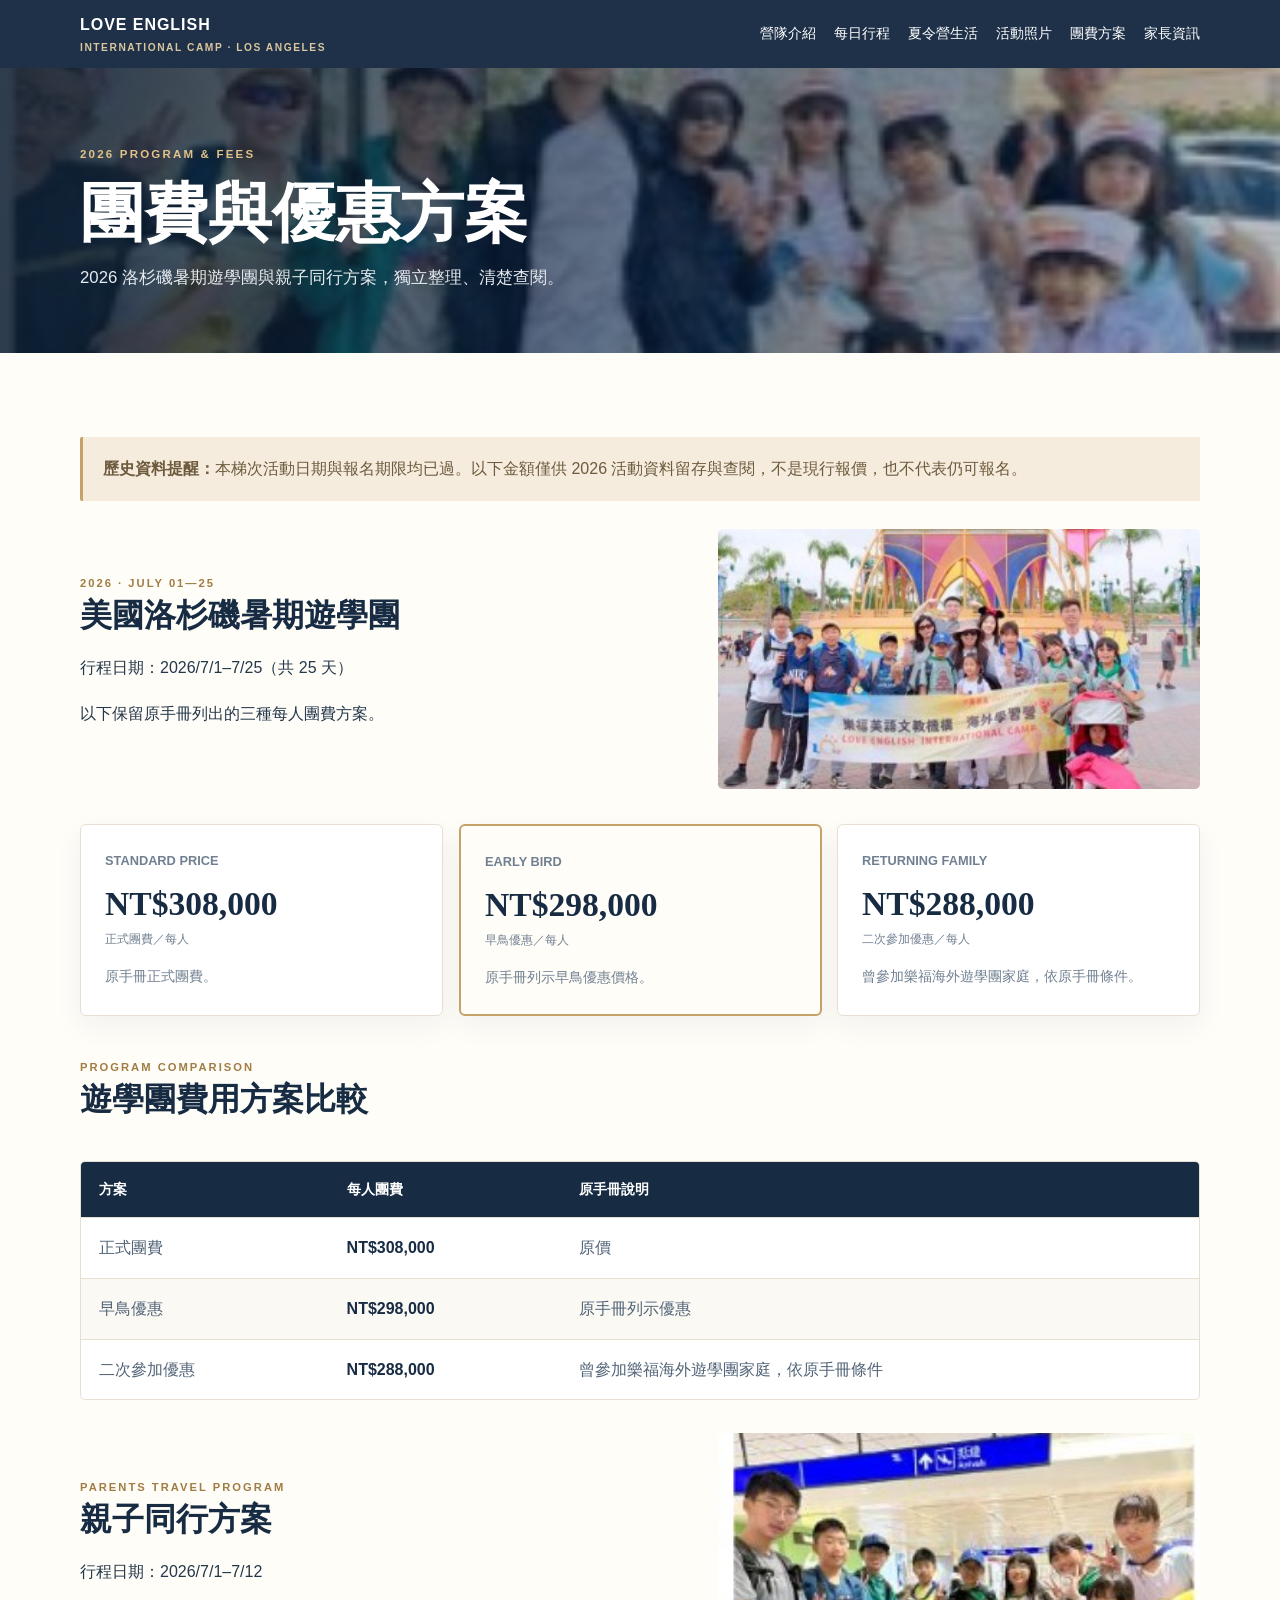
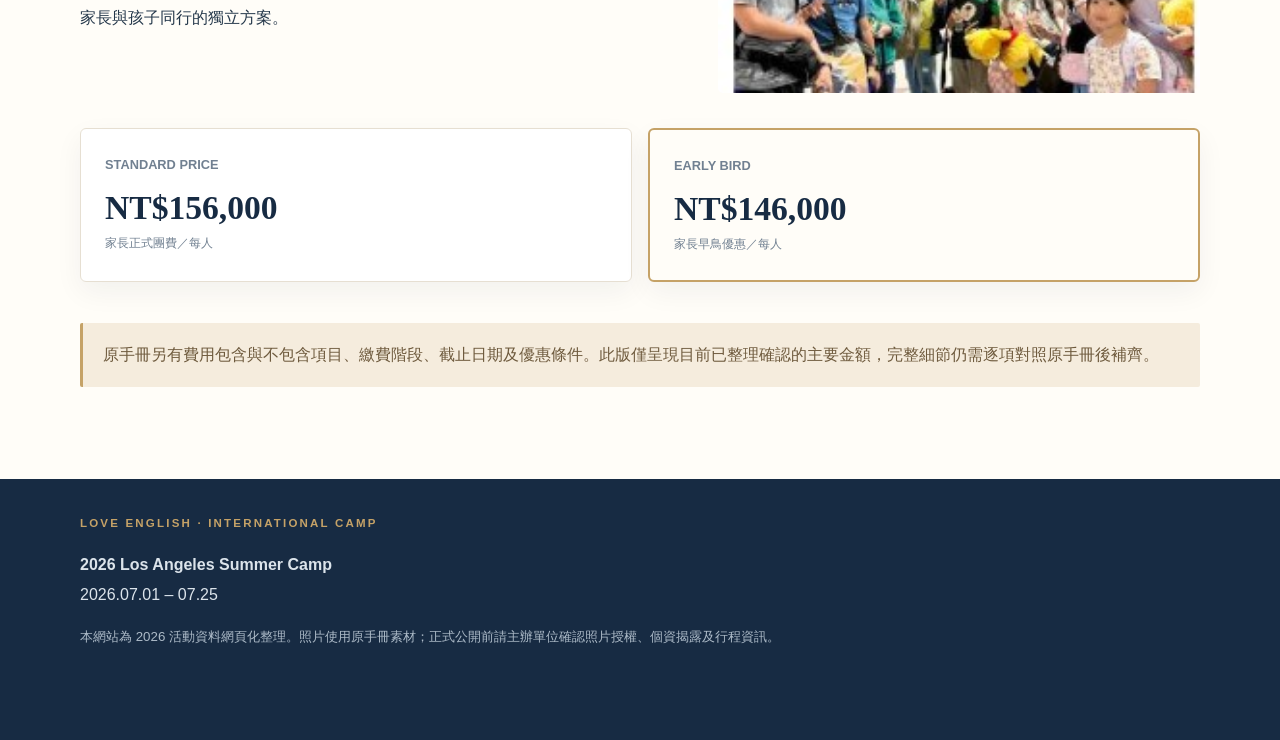
==== fees.html @ c369c2cc "Add files via upload" ====
<!doctype html><html lang="zh-Hant"><head><meta charset="utf-8"><meta name="viewport" content="width=device-width,initial-scale=1"><meta name="theme-color" content="#172b43"><title>2026 團費與優惠方案｜LOVE English</title><link rel="stylesheet" href="styles.css"></head><body><header><div class="container nav"><a class="brand" href="index.html">LOVE ENGLISH <small>INTERNATIONAL CAMP · LOS ANGELES</small></a><button class="menu" id="menu">☰</button><nav class="navlinks" id="navlinks"><a href="about.html">營隊介紹</a><a href="itinerary.html">每日行程</a><a href="camp.html">夏令營生活</a><a href="gallery.html">活動照片</a><a href="fees.html">團費方案</a><a href="parents.html">家長資訊</a></nav></div></header><main><section class="page-hero compact" style="--hero-image:url('assets/outlet.jpg')"><div class="container"><div class="eyebrow">2026 PROGRAM & FEES</div><h1>團費與優惠方案</h1><p>2026 洛杉磯暑期遊學團與親子同行方案，獨立整理、清楚查閱。</p></div></section>
<section class="section"><div class="container"><div class="notice"><b>歷史資料提醒：</b>本梯次活動日期與報名期限均已過。以下金額僅供 2026 活動資料留存與查閱，不是現行報價，也不代表仍可報名。</div>
<div class="fee-intro"><div><div class="kicker">2026 · JULY 01—25</div><h2>美國洛杉磯暑期遊學團</h2><p>行程日期：2026/7/1–7/25（共 25 天）</p><p>以下保留原手冊列出的三種每人團費方案。</p></div><img src="assets/disney-group.jpg" alt="洛杉磯遊學團活動照片"></div>
<div class="price-grid"><article class="price-card"><div class="plan">STANDARD PRICE</div><div class="amount">NT$308,000</div><div class="unit">正式團費／每人</div><p>原手冊正式團費。</p></article><article class="price-card featured"><div class="plan">EARLY BIRD</div><div class="amount">NT$298,000</div><div class="unit">早鳥優惠／每人</div><p>原手冊列示早鳥優惠價格。</p></article><article class="price-card"><div class="plan">RETURNING FAMILY</div><div class="amount">NT$288,000</div><div class="unit">二次參加優惠／每人</div><p>曾參加樂福海外遊學團家庭，依原手冊條件。</p></article></div>
<div class="section-head"><div><div class="kicker">PROGRAM COMPARISON</div><h2>遊學團費用方案比較</h2></div></div><div class="table-wrap"><table><thead><tr><th>方案</th><th>每人團費</th><th>原手冊說明</th></tr></thead><tbody><tr><td>正式團費</td><td class="price">NT$308,000</td><td>原價</td></tr><tr><td>早鳥優惠</td><td class="price">NT$298,000</td><td>原手冊列示優惠</td></tr><tr><td>二次參加優惠</td><td class="price">NT$288,000</td><td>曾參加樂福海外遊學團家庭，依原手冊條件</td></tr></tbody></table></div>
<div class="fee-intro"><div><div class="kicker">PARENTS TRAVEL PROGRAM</div><h2>親子同行方案</h2><p>行程日期：2026/7/1–7/12</p><p>家長與孩子同行的獨立方案。</p></div><img src="assets/arrival.jpg" alt="親子同行旅程"></div>
<div class="price-grid" style="grid-template-columns:repeat(2,minmax(0,1fr))"><article class="price-card"><div class="plan">STANDARD PRICE</div><div class="amount">NT$156,000</div><div class="unit">家長正式團費／每人</div></article><article class="price-card featured"><div class="plan">EARLY BIRD</div><div class="amount">NT$146,000</div><div class="unit">家長早鳥優惠／每人</div></article></div>
<div class="notice">原手冊另有費用包含與不包含項目、繳費階段、截止日期及優惠條件。此版僅呈現目前已整理確認的主要金額，完整細節仍需逐項對照原手冊後補齊。</div></div></section></main><footer><div class="container"><div class="eyebrow">LOVE ENGLISH · INTERNATIONAL CAMP</div><p><strong>2026 Los Angeles Summer Camp</strong><br>2026.07.01 – 07.25</p><small>本網站為 2026 活動資料網頁化整理。照片使用原手冊素材；正式公開前請主辦單位確認照片授權、個資揭露及行程資訊。</small></div></footer><nav class="mobile-dock"><a href="itinerary.html"><b>▦</b>行程</a><a href="camp.html"><b>✦</b>夏令營</a><a href="gallery.html"><b>▧</b>照片</a><a href="fees.html"><b>＄</b>團費</a><a href="parents.html"><b>☷</b>家長</a></nav><script>document.getElementById('menu').addEventListener('click',()=>document.getElementById('navlinks').classList.toggle('open'));</script>
<script>
/* Site-wide scroll motion for every page */
(()=>{
  const reduceMotion=window.matchMedia('(prefers-reduced-motion: reduce)').matches;
  const selectors=[
    '.hero-copy','.hero-photo','.page-hero',
    '.section-head','.story-split','.story-copy','.feature',
    '.teacher','.price-card','.fee-intro','.table-wrap',
    '.info','.gallery-grid > *','.photo-strip > *',
    '.quote-band','.page-cta','.notice','.section > .container > *'
  ];
  const nodes=[...new Set(selectors.flatMap(selector=>[...document.querySelectorAll(selector)]))];
  if(reduceMotion || !('IntersectionObserver' in window)){
    nodes.forEach(node=>node.classList.add('motion-visible'));
    document.documentElement.classList.add('site-motion-ready');
    return;
  }
  document.documentElement.classList.add('site-motion-ready');
  nodes.forEach((node,index)=>{
    node.classList.add('motion-reveal');
    const siblings=[...node.parentElement.children].filter(el=>el.matches(selectors.join(',')));
    const order=Math.max(0,siblings.indexOf(node));
    node.style.setProperty('--motion-delay',`${Math.min(order*85,425)}ms`);
  });
  const observer=new IntersectionObserver(entries=>{
    entries.forEach(entry=>{
      if(entry.isIntersecting){
        entry.target.classList.add('motion-visible');
        observer.unobserve(entry.target);
      }
    });
  },{threshold:0.10,rootMargin:'0px 0px -6% 0px'});
  nodes.forEach(node=>observer.observe(node));

  // Animate navigation state and keep anchor jumps smooth across every page.
  document.querySelectorAll('a[href^="#"]').forEach(link=>{
    link.addEventListener('click',event=>{
      const target=document.querySelector(link.getAttribute('href'));
      if(target){event.preventDefault();target.scrollIntoView({behavior:'smooth',block:'start'});}
    });
  });
})();
</script>
</body></html>
---- styles.css ----
:root{--navy:#172b43;--ink:#25384b;--muted:#718091;--cream:#f6f2e9;--paper:#fffdf8;--gold:#c5a267;--line:#e6dfd2;--blue:#5f9eae}
*{box-sizing:border-box}html{scroll-behavior:smooth;scroll-padding-top:130px}body{margin:0;background:var(--paper);color:var(--ink);font-family:Inter,"Noto Sans TC","Microsoft JhengHei",sans-serif;line-height:1.85}a{color:inherit;text-decoration:none}img{display:block;width:100%;object-fit:cover}
.container{width:min(1120px,calc(100% - 44px));margin:auto}
header{position:sticky;top:0;z-index:30;background:rgba(23,43,67,.97);color:#fff;backdrop-filter:blur(12px)}.nav{height:68px;display:flex;align-items:center;justify-content:space-between;gap:18px}.brand{font-weight:800;letter-spacing:.06em}.brand small{display:block;color:#d9c69f;font-size:.64rem;letter-spacing:.15em}.navlinks{display:flex;gap:18px;font-size:.85rem}.navlinks a:hover,.navlinks .active{color:#e6c88f}.menu{display:none;background:none;color:#fff;border:1px solid #8290a0;border-radius:7px;padding:7px 11px}
.itin-hero{background:var(--navy);color:#fff}.hero-image{height:clamp(230px,35vw,400px);background:linear-gradient(90deg,rgba(11,28,46,.7),rgba(11,28,46,.12)),url('assets/disney-castle.jpg') center 43%/cover}.hero-copy{padding:35px 0 42px}.eyebrow{color:var(--gold);font-size:.72rem;font-weight:850;letter-spacing:.19em}.hero-copy h1{font:700 clamp(2.6rem,6vw,4.8rem)/1.02 Georgia,serif;margin:10px 0}.hero-copy p{color:#e2e8ed;max-width:720px;margin:12px 0 0}
.intro{padding:44px 0 38px;display:grid;grid-template-columns:.9fr 1.1fr;gap:50px;align-items:center}.intro h2{font:700 clamp(1.7rem,3vw,2.5rem)/1.35 Georgia,"Noto Serif TC",serif;color:var(--navy);margin:8px 0}.intro p{margin:0;color:var(--muted)}
.date-nav{position:sticky;top:68px;z-index:20;background:rgba(255,253,248,.96);border-block:1px solid var(--line);backdrop-filter:blur(10px)}.date-nav .container{display:flex;gap:8px;overflow:auto;padding:11px 0;scrollbar-width:thin}.date-nav a{flex:none;padding:5px 12px;border:1px solid var(--line);border-radius:99px;background:#fff;font-size:.75rem;color:var(--navy)}.date-nav a:hover{background:var(--navy);color:#fff}
.day-section{padding:52px 0 58px;border-bottom:1px solid var(--line);scroll-margin-top:135px}.day-section:nth-of-type(even){background:var(--cream)}.day-head{display:grid;grid-template-columns:100px 1fr;gap:20px;align-items:center;margin-bottom:23px}.day-no{font:400 3.2rem/1 Georgia,serif;color:var(--gold);letter-spacing:-.04em}.day-date{font-size:.7rem;letter-spacing:.17em;font-weight:850;color:#987746}.day-title{font-size:clamp(1.45rem,3vw,2.25rem);line-height:1.35;color:var(--navy);margin:3px 0 0}
.day-grid{display:grid;grid-template-columns:1.08fr .92fr;gap:28px;align-items:start}.photo-layout{display:grid;grid-template-columns:1.35fr .8fr;gap:10px;min-height:320px}.photo-main{height:320px;border-radius:5px}.photo-stack{display:grid;grid-template-rows:1fr 1fr;gap:10px}.photo-stack img{height:155px;border-radius:5px}.photo-stack.single{grid-template-rows:1fr}.photo-stack.single img{height:320px}.story{padding:0 4px}.story p{margin:0 0 14px;line-height:2;color:#435466}.info-row{display:grid;grid-template-columns:1fr 1fr;gap:12px;margin-top:22px}.info-card{background:#fff;border:1px solid var(--line);border-top:2px solid var(--gold);padding:14px 16px}.info-card h3{font-size:.9rem;color:var(--navy);margin:0 0 5px}.info-card p{font-size:.84rem;color:var(--muted);line-height:1.75;margin:0}.caption{font-size:.72rem;color:#87919b;margin-top:8px}
.camp-section{background:var(--navy);color:#fff;padding:64px 0}.camp-section .day-no{color:#e0bd7c}.camp-section .day-title{color:#fff}.camp-section .story p{color:#e0e7ed}.camp-section .info-card{background:#203b58;border-color:#476078}.camp-section .info-card h3{color:#f1d9aa}.camp-section .info-card p{color:#d8e0e7}.camp-section .photo-main,.camp-section .photo-stack img{filter:saturate(.92)}
.closing{padding:50px 0}.closing-box{background:#eee8dc;padding:30px 34px;display:flex;justify-content:space-between;gap:25px;align-items:center}.closing-box h2{font:700 1.8rem Georgia,serif;color:var(--navy);margin:0}.closing-box p{color:var(--muted);margin:4px 0 0}
footer{background:var(--navy);color:#dce4eb;padding:34px 0 90px}footer small{display:block;color:#adbbc8;margin-top:8px}
.mobile-dock{display:none}
@media(max-width:800px){.nav{height:62px}.menu{display:block}.navlinks{display:none;position:absolute;top:62px;left:0;right:0;background:var(--navy);padding:16px 22px;flex-direction:column}.navlinks.open{display:flex}.intro{grid-template-columns:1fr;gap:12px;padding:32px 0}.day-grid{grid-template-columns:1fr;gap:20px}.day-section{padding:38px 0 42px}.day-head{grid-template-columns:76px 1fr;gap:13px;margin-bottom:18px}.day-no{font-size:2.6rem}.photo-layout{min-height:260px}.photo-main{height:260px}.photo-stack img{height:125px}.photo-stack.single img{height:260px}.date-nav{top:62px}.mobile-dock{display:flex;position:fixed;bottom:0;left:0;right:0;z-index:40;justify-content:space-around;background:rgba(255,253,248,.97);border-top:1px solid var(--line);padding:8px 4px calc(8px + env(safe-area-inset-bottom));font-size:.7rem;color:var(--navy)}.mobile-dock a{text-align:center}.mobile-dock b{display:block;font-size:1rem}}
@media(max-width:520px){.container{width:calc(100% - 30px)}.hero-image{height:260px}.hero-copy{padding:28px 0 32px}.hero-copy h1{font-size:2.7rem}.day-head{grid-template-columns:66px 1fr}.day-no{font-size:2.25rem}.photo-layout{grid-template-columns:1.2fr .8fr;gap:7px;min-height:205px}.photo-main{height:205px}.photo-stack{gap:7px}.photo-stack img{height:99px}.photo-stack.single img{height:205px}.info-row{grid-template-columns:1fr}.story p{font-size:.94rem}.closing-box{display:block;padding:24px}.closing-box h2{font-size:1.5rem}}


/* V5: one consistent structure for every itinerary day */
.day-section{padding:54px 0 60px;border-bottom:1px solid var(--line);scroll-margin-top:135px}
.day-section:nth-of-type(even){background:var(--cream)}
.day-head{display:grid;grid-template-columns:112px 1fr;gap:22px;align-items:center;margin:0 0 24px}
.day-no{font:400 3.25rem/1 Georgia,serif;color:var(--gold);letter-spacing:-.04em}
.day-date{font-size:.7rem;letter-spacing:.17em;font-weight:850;color:#987746}
.day-title{font-size:clamp(1.45rem,3vw,2.25rem);line-height:1.35;color:var(--navy);margin:3px 0 0}
.day-grid{display:block}
.photo-layout{display:grid;grid-template-columns:repeat(auto-fit,minmax(min(100%,250px),1fr));gap:14px;min-height:0;margin-bottom:24px}
.photo-layout .photo-main,.photo-layout .photo-stack img{width:100%;height:auto;aspect-ratio:4/3;object-fit:contain;background:#eee9df;border-radius:4px}
.photo-stack{display:contents}
.photo-stack.single{display:contents}
.photo-layout .photo-stack img{height:auto}
.caption{font-size:.72rem;color:#87919b;margin:-14px 0 22px}
.story{padding:0;max-width:100%}
.story p{margin:0 0 14px;line-height:2;color:#435466;max-width:960px}
.info-row{display:grid;grid-template-columns:repeat(2,minmax(0,1fr));gap:14px;margin-top:24px}
.info-card{background:#fff;border:1px solid var(--line);border-top:2px solid var(--gold);padding:16px 18px;min-height:108px}
.info-card h3{font-size:.9rem;color:var(--navy);margin:0 0 6px}
.info-card p{font-size:.84rem;color:var(--muted);line-height:1.8;margin:0}
.camp-section .day-grid{display:block}
.camp-section .photo-layout{display:grid;grid-template-columns:repeat(auto-fit,minmax(min(100%,250px),1fr));gap:14px}
.camp-section .photo-layout .photo-main,.camp-section .photo-layout .photo-stack img{height:auto;aspect-ratio:4/3;object-fit:contain;background:#203b58}
.camp-section .story p{max-width:960px}
@media(max-width:800px){
 .day-section{padding:36px 0 42px}
 .day-head{grid-template-columns:76px 1fr;gap:13px;margin-bottom:18px}
 .day-no{font-size:2.6rem}
 .photo-layout{grid-template-columns:repeat(auto-fit,minmax(min(100%,145px),1fr));gap:8px;margin-bottom:18px}
 .photo-layout .photo-main,.photo-layout .photo-stack img{aspect-ratio:4/3}
 .info-row{grid-template-columns:1fr;gap:9px;margin-top:18px}
 .info-card{min-height:0;padding:13px 15px}
 .caption{margin:-10px 0 18px}
}
@media(max-width:520px){
 .day-head{grid-template-columns:62px 1fr}
 .day-no{font-size:2.2rem}
 .photo-layout{grid-template-columns:repeat(auto-fit,minmax(130px,1fr))}
 .story p{font-size:.94rem}
}

/* Shared premium page system */
.page-hero{position:relative;min-height:330px;display:flex;align-items:end;color:#fff;background:var(--navy);overflow:hidden}
.page-hero:before{content:"";position:absolute;inset:0;background:linear-gradient(90deg,rgba(12,29,48,.86),rgba(12,29,48,.28)),var(--hero-image) center/cover}
.page-hero .container{position:relative;padding:70px 0 54px}
.page-hero .eyebrow{color:#e1c28a}
.page-hero h1{font-size:clamp(2.2rem,5vw,4rem);line-height:1.15;margin:12px 0;color:#fff;max-width:850px}
.page-hero p{font-size:1.05rem;max-width:720px;color:#e6ebef;margin:0}
.page-hero.compact{min-height:285px}
.section{padding:64px 0}
.section.alt{background:var(--cream)}
.section-head{display:flex;justify-content:space-between;align-items:end;gap:24px;margin-bottom:28px}
.section-head h2,.section h2{font-size:clamp(1.45rem,3vw,2rem);color:var(--navy);line-height:1.35;margin:0 0 12px}
.section-head p,.lead{color:var(--muted);max-width:680px;margin:0}
.kicker{font-size:.7rem;letter-spacing:.18em;font-weight:850;color:#a17c43}
.grid{display:grid;grid-template-columns:repeat(3,minmax(0,1fr));gap:20px}
.grid.two{grid-template-columns:repeat(2,minmax(0,1fr));align-items:stretch}
.card,.feature,.info,.price-card{background:#fff;border:1px solid var(--line);box-shadow:0 10px 28px rgba(24,43,62,.055);overflow:hidden}
.card{border-radius:7px;transition:transform .25s,box-shadow .25s}
.card:hover{transform:translateY(-4px);box-shadow:0 18px 36px rgba(24,43,62,.12)}
.card>img{height:220px;object-fit:cover}
.card-body{padding:20px 22px 23px}
.card-body .num{font-size:.68rem;letter-spacing:.15em;color:#a17c43;font-weight:850}
.card-body h3,.feature h3,.info h3{color:var(--navy);font-size:1.12rem;margin:7px 0}
.card-body p,.feature p,.info p{color:var(--muted);margin:0;line-height:1.8;font-size:.92rem}
.feature{padding:24px;border-radius:6px;border-top:3px solid var(--gold)}
.feature .feature-no{font:2rem Georgia,serif;color:var(--gold)}
.feature h3{margin:9px 0 7px}
.feature-grid{display:grid;grid-template-columns:repeat(3,minmax(0,1fr));gap:16px}
.story-split{display:grid;grid-template-columns:1fr 1fr;gap:44px;align-items:center}
.story-split img{width:100%;height:410px;object-fit:cover;border-radius:5px}
.story-copy p{color:#58697a;line-height:2}
.photo-strip{display:grid;grid-template-columns:1.3fr 1fr 1fr;gap:12px;margin-top:30px}
.photo-strip img{height:190px;object-fit:cover;border-radius:4px}
.quote-band{background:var(--navy);color:#fff;padding:40px 0}
.quote-band p{font:italic 1.4rem/1.7 Georgia,"Noto Serif TC",serif;max-width:850px;margin:0}
.teacher-grid{display:grid;grid-template-columns:repeat(3,1fr);gap:18px}
.teacher{background:#fff;border:1px solid var(--line);padding:22px;border-radius:6px}
.teacher .role{font-size:.7rem;letter-spacing:.12em;color:#a17c43;font-weight:850}
.teacher h3{color:var(--navy);margin:7px 0}
.teacher p{color:var(--muted);font-size:.88rem;margin:0}
.notice{background:#f5ecdd;border-left:3px solid var(--gold);padding:17px 20px;color:#6e5a3d;border-radius:2px;margin:20px 0 28px}
.fee-intro{display:grid;grid-template-columns:1fr .8fr;gap:36px;align-items:center;margin-bottom:35px}
.fee-intro img{width:100%;height:260px;object-fit:cover;border-radius:5px}
.price-grid{display:grid;grid-template-columns:repeat(3,1fr);gap:16px;margin:24px 0 42px}
.price-card{padding:24px;border-radius:6px;position:relative}
.price-card.featured{border:2px solid var(--gold);background:#fffdf8}
.price-card .plan{font-size:.8rem;color:var(--muted);font-weight:750}
.price-card .amount{font:700 clamp(1.55rem,3vw,2.1rem) Georgia,serif;color:var(--navy);margin:12px 0 5px}
.price-card .unit{font-size:.78rem;color:var(--muted)}
.price-card p{font-size:.86rem;color:#718091;line-height:1.75;margin:14px 0 0}
.table-wrap{overflow-x:auto;border:1px solid var(--line);border-radius:5px;background:#fff;margin:18px 0 32px}
table{width:100%;border-collapse:collapse;min-width:560px}
th{background:var(--navy);color:#fff;text-align:left;padding:15px 18px;font-size:.86rem}
td{padding:15px 18px;border-top:1px solid var(--line);color:#526477}
tr:nth-child(even) td{background:#fbf9f4}
.price{font-weight:850;color:var(--navy)}
.gallery-grid{display:grid;grid-template-columns:repeat(3,1fr);grid-auto-rows:210px;gap:12px}
.gallery-grid img{width:100%;height:100%;object-fit:cover;border-radius:4px;transition:transform .3s}
.gallery-grid img:nth-child(4n+1){grid-row:span 2}
.gallery-grid img:hover{transform:scale(1.015)}
.info-grid{display:grid;grid-template-columns:repeat(3,1fr);gap:16px}
.info{padding:22px;border-radius:5px}
.info .icon{font-size:1.5rem}
.info h3{margin:9px 0 6px}
.page-cta{background:#eee8dc;padding:32px;display:flex;align-items:center;justify-content:space-between;gap:25px;margin-top:34px}
.page-cta h2{margin:0;color:var(--navy)}
.page-cta p{margin:5px 0 0;color:var(--muted)}
@media(max-width:800px){.page-hero{min-height:280px}.page-hero .container{padding:52px 0 38px}.section{padding:44px 0}.grid,.feature-grid,.teacher-grid,.info-grid{grid-template-columns:repeat(2,minmax(0,1fr))}.story-split,.fee-intro{grid-template-columns:1fr;gap:24px}.story-split img{height:300px}.price-grid{grid-template-columns:1fr 1fr}.gallery-grid{grid-template-columns:repeat(2,1fr);grid-auto-rows:170px}.page-cta{display:block}}
@media(max-width:520px){.page-hero{min-height:245px}.page-hero h1{font-size:2.25rem}.section{padding:36px 0}.grid,.grid.two,.feature-grid,.teacher-grid,.info-grid{grid-template-columns:1fr}.card>img{height:205px}.photo-strip{grid-template-columns:1fr 1fr}.photo-strip img{height:140px}.photo-strip img:first-child{grid-column:span 2;height:190px}.price-grid{grid-template-columns:1fr}.gallery-grid{grid-auto-rows:140px;gap:8px}.section-head{display:block}.section-head p{margin-top:6px}.page-cta{padding:23px}}


/* V7: smooth chapter transitions and scroll-triggered editorial reveal */
.reading-progress{
  position:fixed;top:0;left:0;width:100%;height:3px;z-index:100;
  background:var(--gold);transform:scaleX(0);transform-origin:left center;
  pointer-events:none;will-change:transform;
}
.date-nav a{transition:background .25s ease,color .25s ease,border-color .25s ease,transform .25s ease}
.date-nav a.current{background:var(--navy);color:#fff;border-color:var(--navy);transform:translateY(-1px)}
.scroll-motion-ready .scroll-reveal{
  opacity:0;transform:translate3d(0,34px,0);
  transition:opacity .75s cubic-bezier(.2,.7,.2,1),transform .75s cubic-bezier(.2,.7,.2,1);
}
.scroll-motion-ready .scroll-reveal.is-visible{opacity:1;transform:translate3d(0,0,0)}
.scroll-motion-ready .reveal-item{
  opacity:0;transform:translate3d(0,22px,0);
  transition:opacity .65s cubic-bezier(.2,.7,.2,1),transform .65s cubic-bezier(.2,.7,.2,1);
  transition-delay:var(--reveal-delay,0ms);
}
.scroll-motion-ready .reveal-item.is-visible{opacity:1;transform:translate3d(0,0,0)}
.day-section .photo-layout img,.camp-section .photo-layout img{
  transition:transform .8s cubic-bezier(.2,.7,.2,1),filter .6s ease;
}
.day-section .photo-layout img:hover,.camp-section .photo-layout img:hover{transform:scale(1.025);filter:saturate(1.06)}
html{scroll-behavior:smooth}
@media(prefers-reduced-motion:reduce){
  html{scroll-behavior:auto}
  .scroll-motion-ready .scroll-reveal,.scroll-motion-ready .reveal-item{
    opacity:1;transform:none;transition:none
  }
  .day-section .photo-layout img,.camp-section .photo-layout img,
  .date-nav a{transition:none}
}


/* V8: consistent scroll reveal motion across the entire website */
html{scroll-behavior:smooth}
.site-motion-ready .motion-reveal{
  opacity:0;
  transform:translate3d(0,26px,0);
  transition:
    opacity .72s cubic-bezier(.2,.7,.2,1),
    transform .72s cubic-bezier(.2,.7,.2,1);
  transition-delay:var(--motion-delay,0ms);
  will-change:opacity,transform;
}
.site-motion-ready .motion-reveal.motion-visible{
  opacity:1;
  transform:translate3d(0,0,0);
}
.hero-photo,.gallery-grid img,.photo-strip img,.teacher img{
  transition:transform .8s cubic-bezier(.2,.7,.2,1),filter .6s ease;
}
.gallery-grid a:hover img,.photo-strip a:hover img,.teacher:hover img{
  transform:scale(1.025);
  filter:saturate(1.06);
}
.card,.feature,.price-card,.info,.teacher{
  transition:transform .35s ease,box-shadow .35s ease;
}
.card:hover,.feature:hover,.price-card:hover,.info:hover,.teacher:hover{
  transform:translateY(-3px);
}
@media(prefers-reduced-motion:reduce){
  html{scroll-behavior:auto}
  .site-motion-ready .motion-reveal{
    opacity:1;transform:none;transition:none;will-change:auto
  }
  .hero-photo,.gallery-grid img,.photo-strip img,.teacher img,
  .card,.feature,.price-card,.info,.teacher{transition:none}
  .card:hover,.feature:hover,.price-card:hover,.info:hover,.teacher:hover{transform:none}
}


/* V9: restore the homepage hero visual. The hero-photo element is a full-bleed image banner. */
.hero{
  position:relative;
  display:flex;
  flex-direction:column;
  overflow:hidden;
  background:var(--paper,#fffdf8);
}
.hero-photo{
  display:block;
  width:100%;
  height:clamp(260px,36vw,470px);
  min-height:260px;
  background:
    linear-gradient(90deg,rgba(13,31,49,.20),rgba(13,31,49,.02)),
    url('assets/hero-team.jpg') center 38%/cover no-repeat;
}
.hero-copy{
  position:relative;
  z-index:1;
  width:min(100% - 40px,1120px);
  margin:0 auto;
  padding:42px 0 58px;
}
.hero-copy h1{
  color:var(--navy,#1d344c);
  max-width:1100px;
  font-size:clamp(2.65rem,6.6vw,5.6rem);
  line-height:.99;
  letter-spacing:-.035em;
}
.hero-copy p{
  color:var(--muted,#718096);
  font-size:clamp(1rem,1.45vw,1.2rem);
  line-height:1.8;
  margin-top:18px;
}
.hero-copy .meta{margin-top:18px}
.hero-copy .actions{margin-top:24px}
@media(max-width:700px){
  .hero-photo{height:260px;min-height:220px;background-position:52% center}
  .hero-copy{width:min(100% - 36px,1120px);padding:30px 0 42px}
  .hero-copy h1{font-size:clamp(2.5rem,11vw,4rem);line-height:1.02}
}
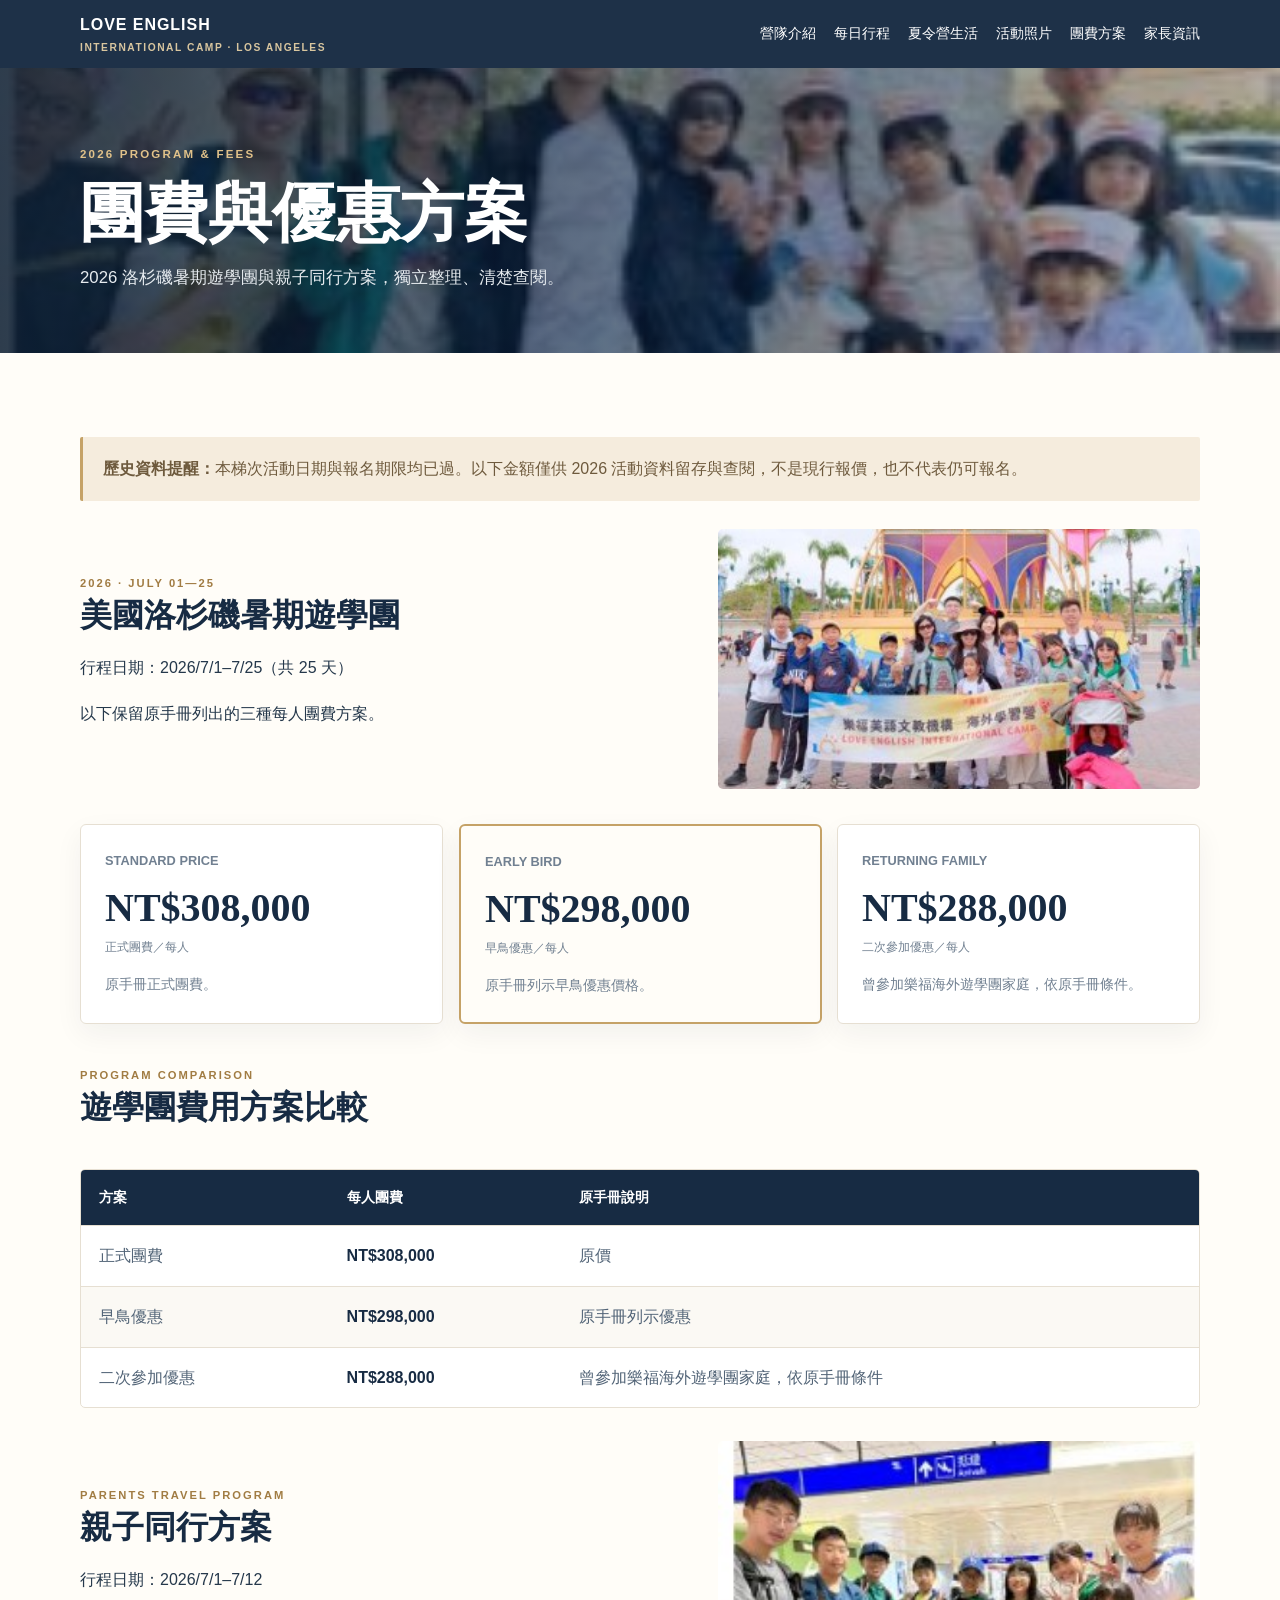
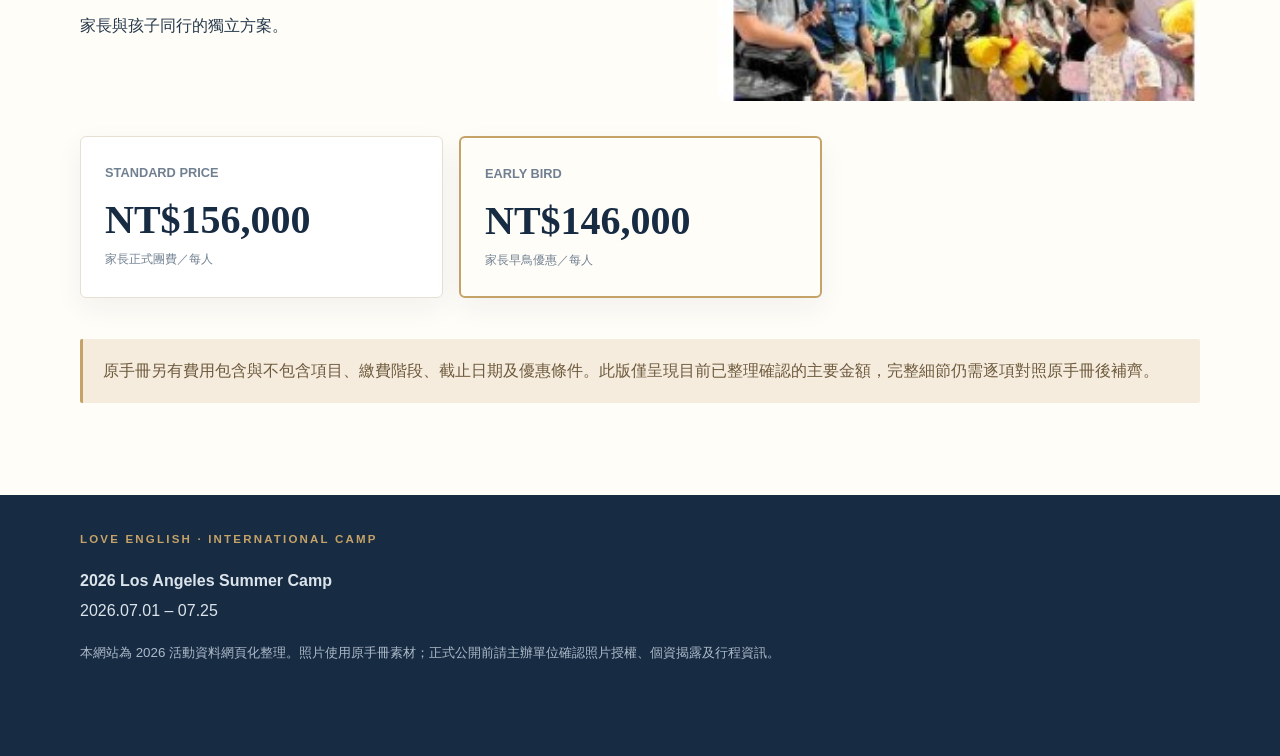
==== commit f3ac25ca: "Add files via upload" ====
--- a/fees.html
+++ b/fees.html
@@ -4,7 +4,7 @@
 <div class="price-grid"><article class="price-card"><div class="plan">STANDARD PRICE</div><div class="amount">NT$308,000</div><div class="unit">正式團費／每人</div><p>原手冊正式團費。</p></article><article class="price-card featured"><div class="plan">EARLY BIRD</div><div class="amount">NT$298,000</div><div class="unit">早鳥優惠／每人</div><p>原手冊列示早鳥優惠價格。</p></article><article class="price-card"><div class="plan">RETURNING FAMILY</div><div class="amount">NT$288,000</div><div class="unit">二次參加優惠／每人</div><p>曾參加樂福海外遊學團家庭，依原手冊條件。</p></article></div>
 <div class="section-head"><div><div class="kicker">PROGRAM COMPARISON</div><h2>遊學團費用方案比較</h2></div></div><div class="table-wrap"><table><thead><tr><th>方案</th><th>每人團費</th><th>原手冊說明</th></tr></thead><tbody><tr><td>正式團費</td><td class="price">NT$308,000</td><td>原價</td></tr><tr><td>早鳥優惠</td><td class="price">NT$298,000</td><td>原手冊列示優惠</td></tr><tr><td>二次參加優惠</td><td class="price">NT$288,000</td><td>曾參加樂福海外遊學團家庭，依原手冊條件</td></tr></tbody></table></div>
 <div class="fee-intro"><div><div class="kicker">PARENTS TRAVEL PROGRAM</div><h2>親子同行方案</h2><p>行程日期：2026/7/1–7/12</p><p>家長與孩子同行的獨立方案。</p></div><img src="assets/arrival.jpg" alt="親子同行旅程"></div>
-<div class="price-grid" style="grid-template-columns:repeat(2,minmax(0,1fr))"><article class="price-card"><div class="plan">STANDARD PRICE</div><div class="amount">NT$156,000</div><div class="unit">家長正式團費／每人</div></article><article class="price-card featured"><div class="plan">EARLY BIRD</div><div class="amount">NT$146,000</div><div class="unit">家長早鳥優惠／每人</div></article></div>
+<div class="price-grid"><article class="price-card"><div class="plan">STANDARD PRICE</div><div class="amount">NT$156,000</div><div class="unit">家長正式團費／每人</div></article><article class="price-card featured"><div class="plan">EARLY BIRD</div><div class="amount">NT$146,000</div><div class="unit">家長早鳥優惠／每人</div></article></div>
 <div class="notice">原手冊另有費用包含與不包含項目、繳費階段、截止日期及優惠條件。此版僅呈現目前已整理確認的主要金額，完整細節仍需逐項對照原手冊後補齊。</div></div></section></main><footer><div class="container"><div class="eyebrow">LOVE ENGLISH · INTERNATIONAL CAMP</div><p><strong>2026 Los Angeles Summer Camp</strong><br>2026.07.01 – 07.25</p><small>本網站為 2026 活動資料網頁化整理。照片使用原手冊素材；正式公開前請主辦單位確認照片授權、個資揭露及行程資訊。</small></div></footer><nav class="mobile-dock"><a href="itinerary.html"><b>▦</b>行程</a><a href="camp.html"><b>✦</b>夏令營</a><a href="gallery.html"><b>▧</b>照片</a><a href="fees.html"><b>＄</b>團費</a><a href="parents.html"><b>☷</b>家長</a></nav><script>document.getElementById('menu').addEventListener('click',()=>document.getElementById('navlinks').classList.toggle('open'));</script>
 <script>
 /* Site-wide scroll motion for every page */
--- a/styles.css
+++ b/styles.css
@@ -245,3 +245,53 @@
   .hero-copy{width:min(100% - 36px,1120px);padding:30px 0 42px}
   .hero-copy h1{font-size:clamp(2.5rem,11vw,4rem);line-height:1.02}
 }
+
+
+/* V10: panoramic teacher banner, continuously scanning left-to-right and back */
+.hero-photo{
+  height:clamp(230px,25vw,340px);
+  min-height:230px;
+  background-image:url('assets/hero-team.jpg');
+  background-repeat:no-repeat;
+  background-size:auto 100%;
+  background-position:0% center;
+  animation:heroPanorama 30s ease-in-out infinite alternate;
+  will-change:background-position;
+}
+@keyframes heroPanorama{
+  0%{background-position:0% center}
+  100%{background-position:100% center}
+}
+@media(max-width:700px){
+  .hero-photo{
+    height:260px;
+    min-height:260px;
+    background-size:auto 100%;
+    animation-duration:24s;
+  }
+}
+@media(prefers-reduced-motion:reduce){
+  .hero-photo{
+    animation:none;
+    background-position:center center;
+    will-change:auto;
+  }
+}
+
+
+/* V11: mobile pricing cards must fit the viewport without clipping amounts */
+.price-grid{min-width:0}
+.price-card{min-width:0;max-width:100%;overflow-wrap:anywhere}
+.price-card .amount{
+  font-size:clamp(1.75rem,3.2vw,2.5rem);
+  line-height:1.15;
+  white-space:normal;
+  overflow-wrap:anywhere;
+}
+@media(max-width:520px){
+  .price-grid{grid-template-columns:minmax(0,1fr)!important;gap:16px}
+  .price-card{padding:24px 22px}
+  .price-card .amount{font-size:clamp(1.9rem,8vw,2.35rem);letter-spacing:-.035em}
+  .price-card .plan{font-size:.78rem;letter-spacing:.08em}
+  .price-card .unit{font-size:.95rem;line-height:1.55}
+}
